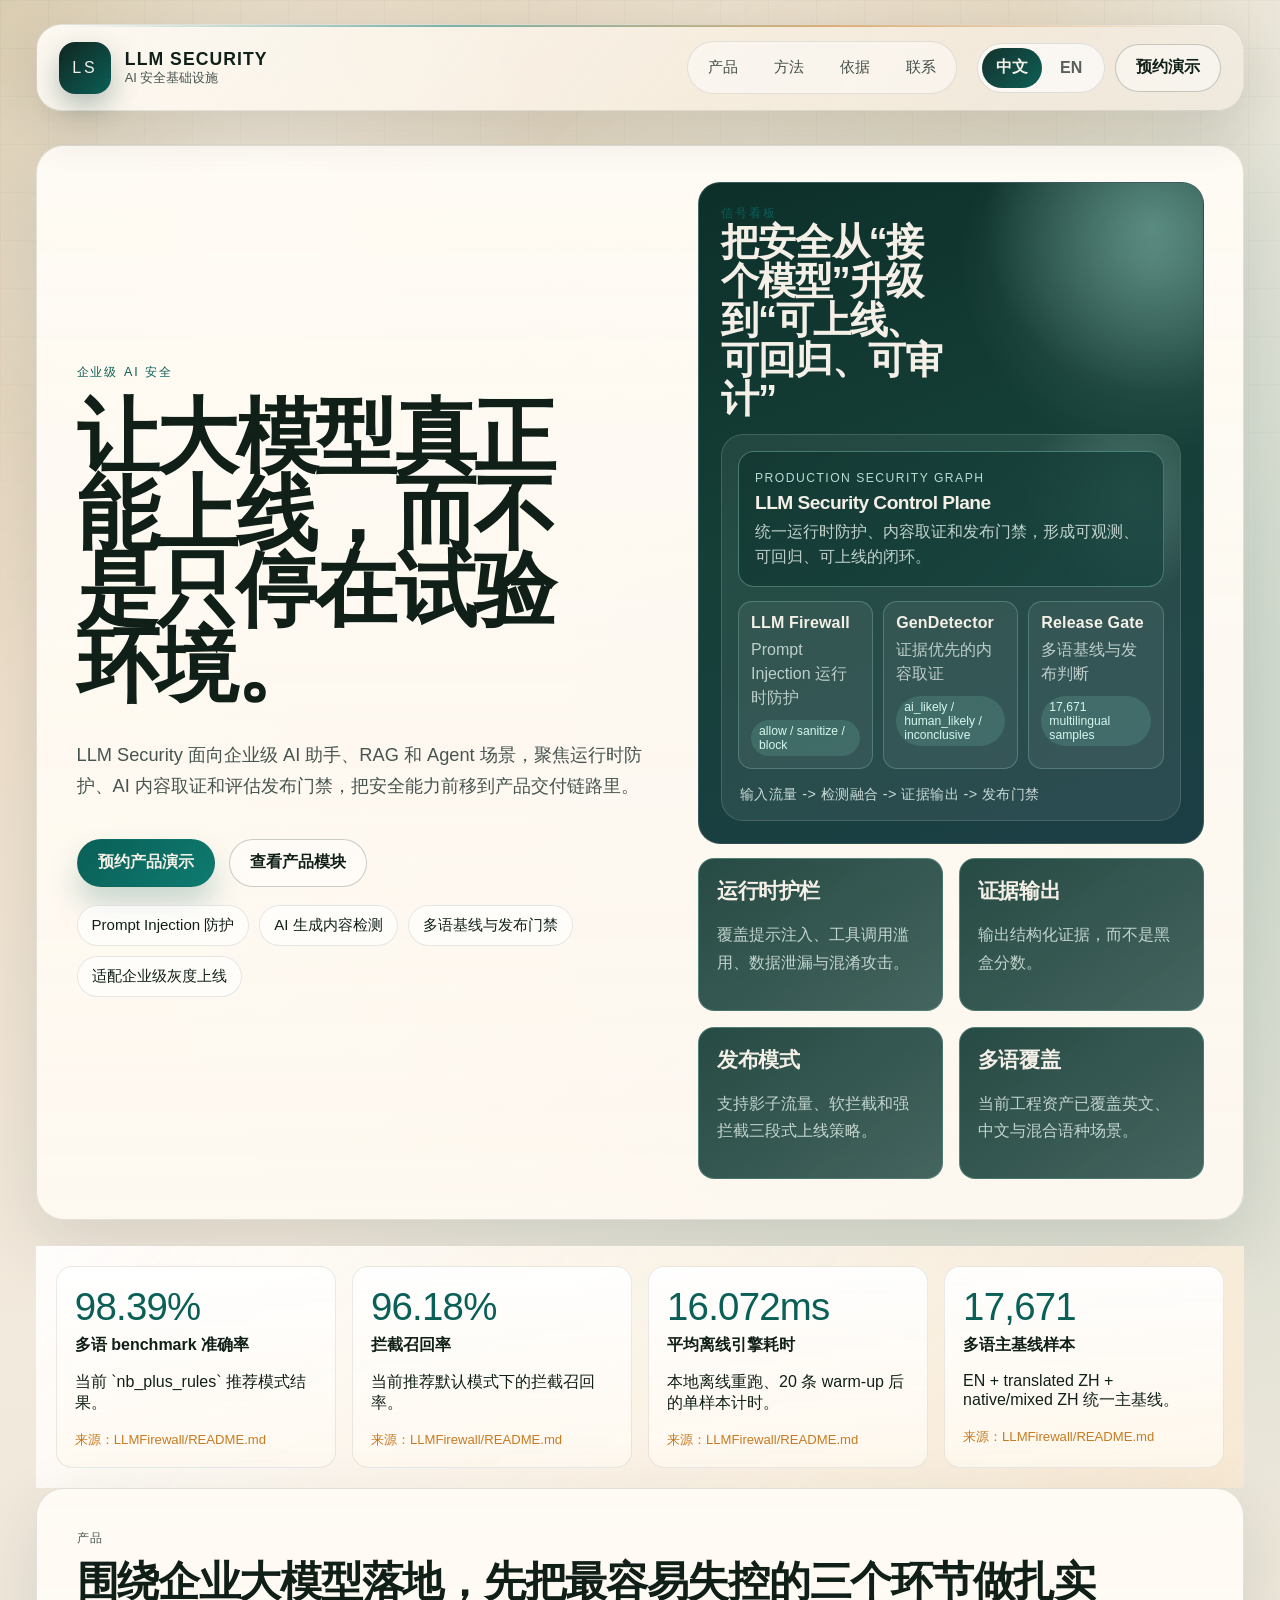
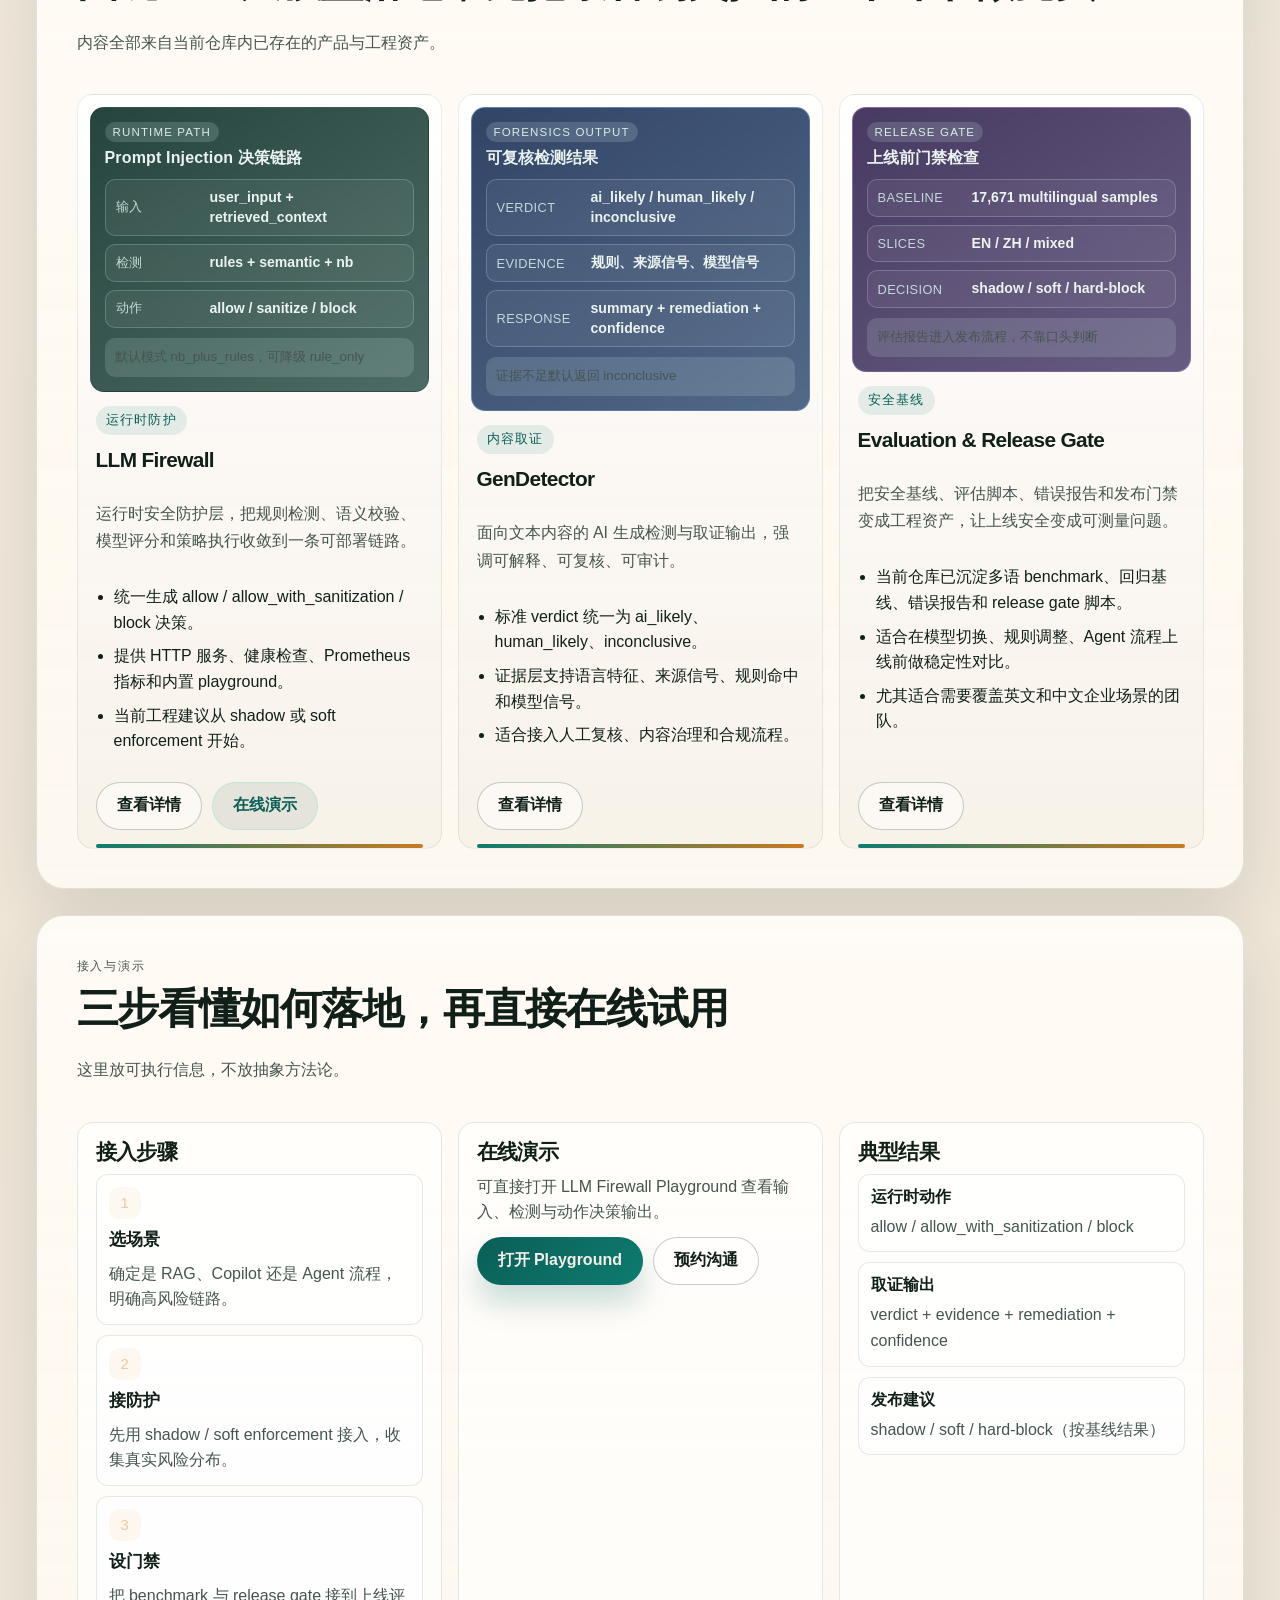
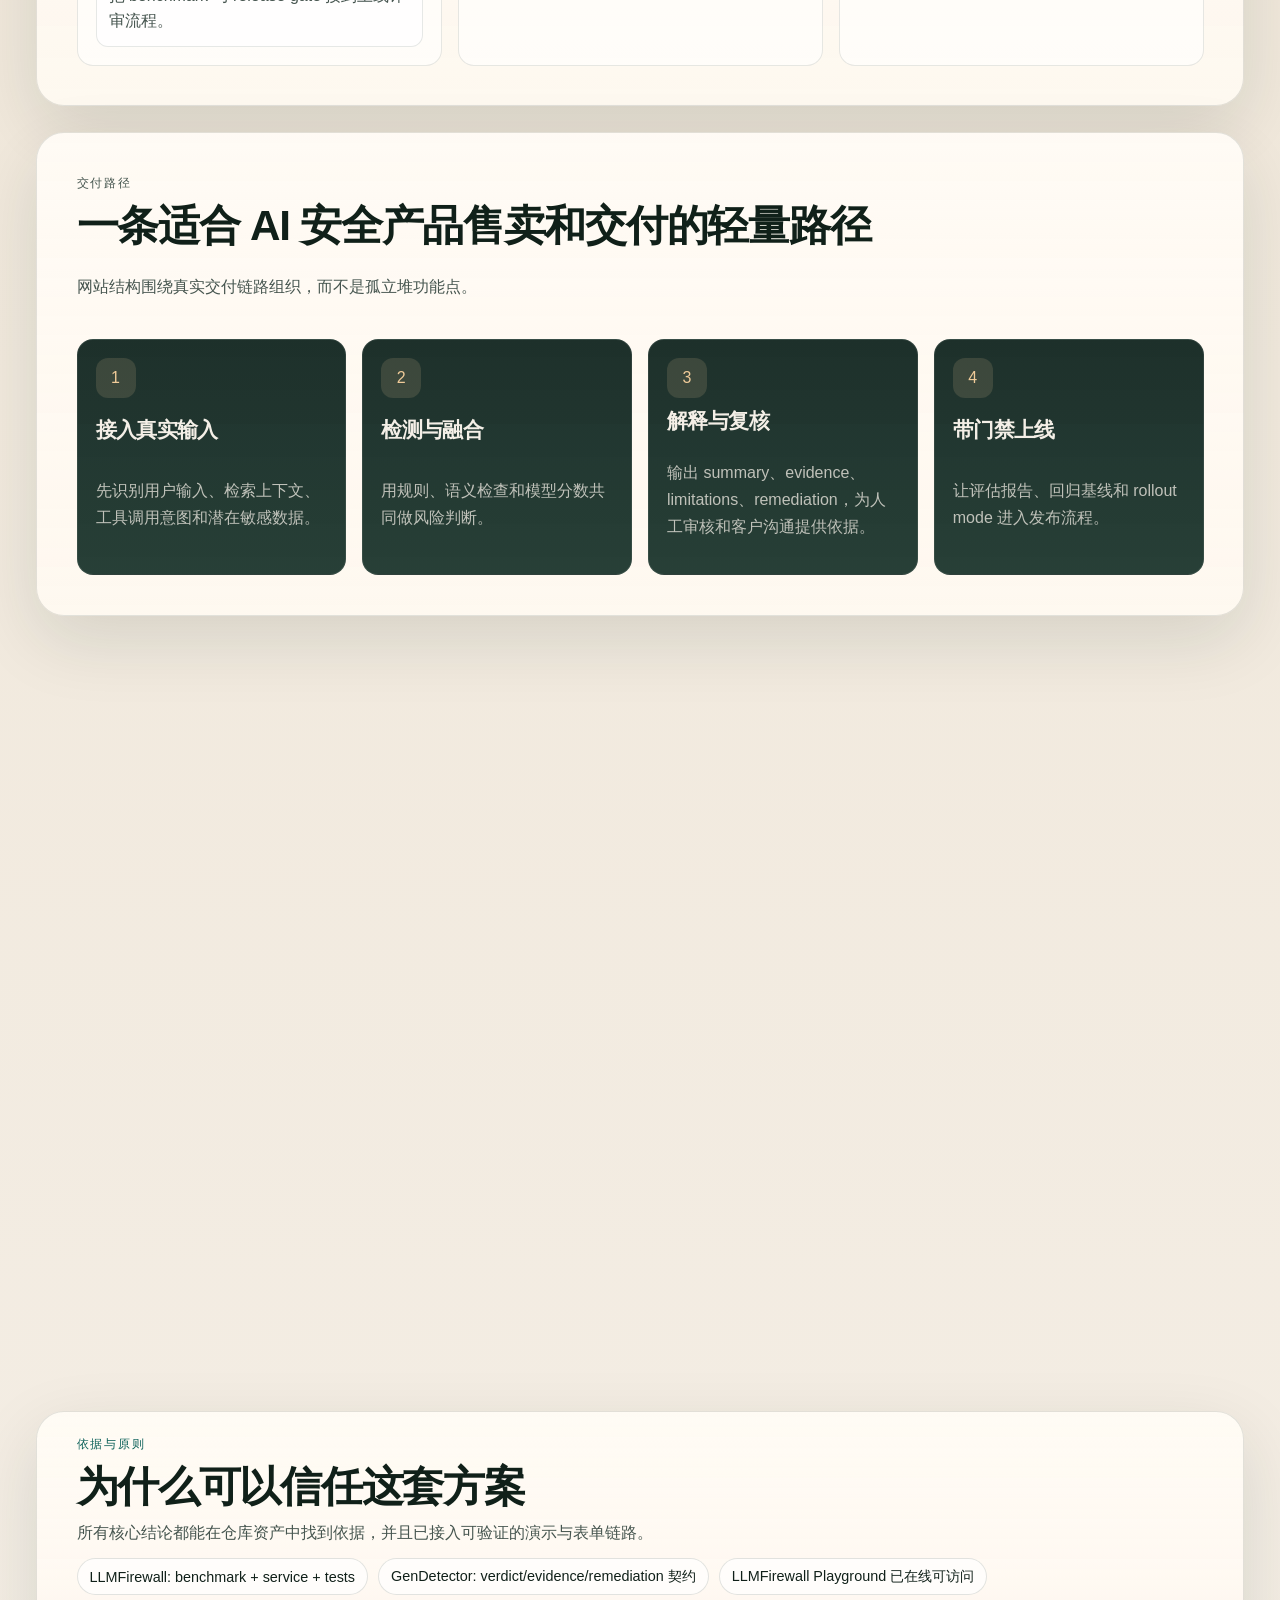
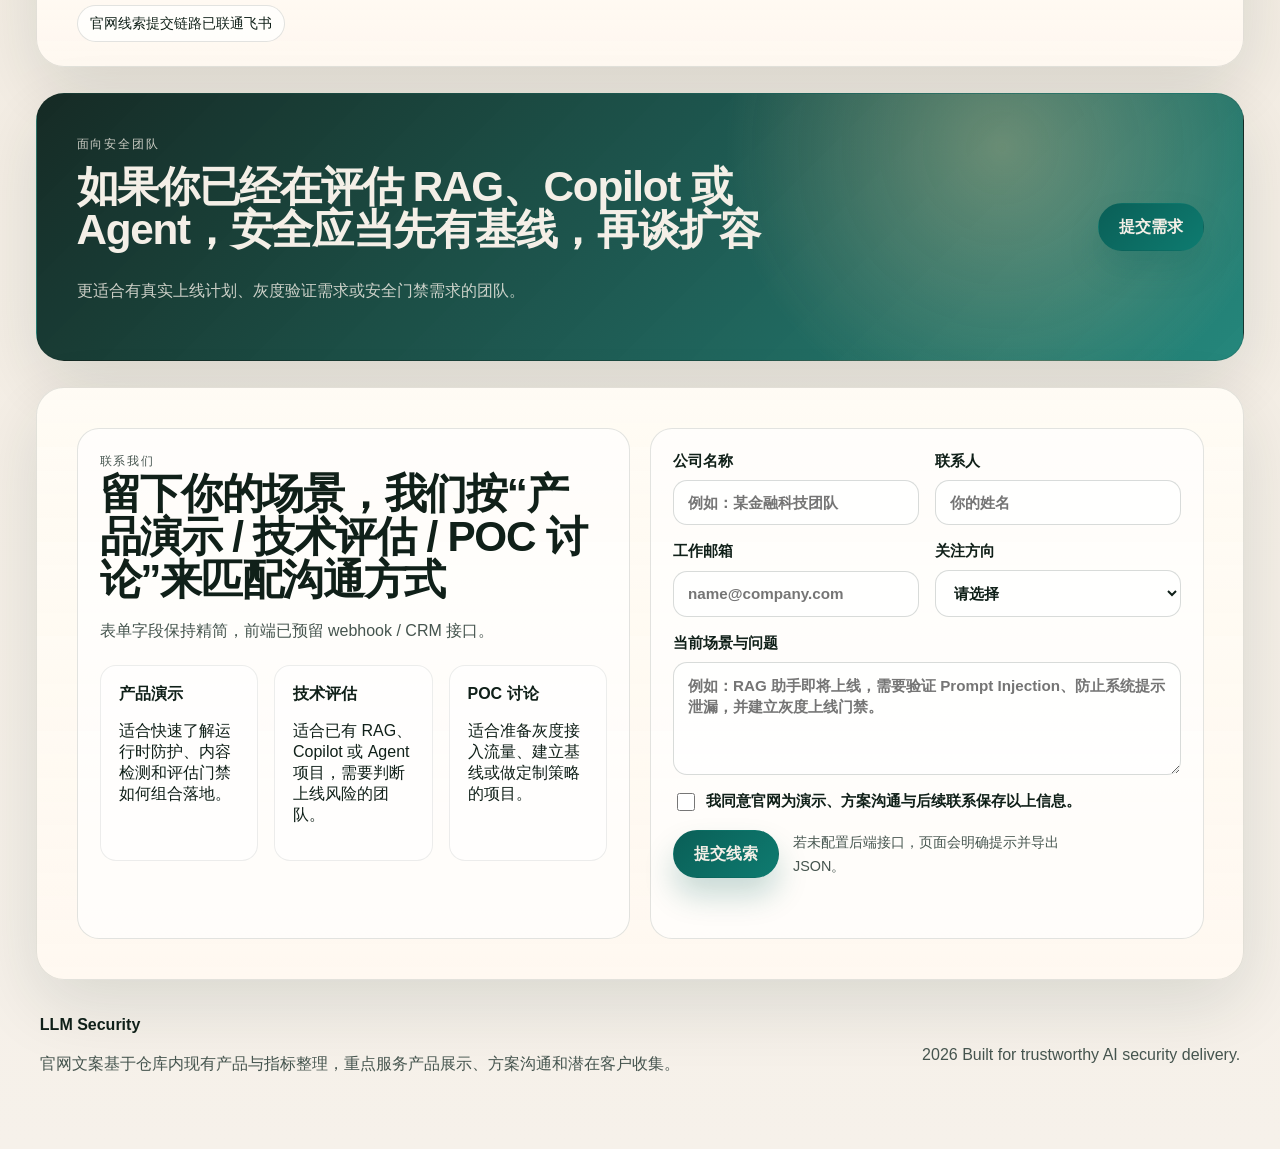
==== index.html @ 06f89fb1 "first commit" ====
<!DOCTYPE html>
<html lang="zh-CN">
  <head>
    <meta charset="UTF-8" />
    <meta name="viewport" content="width=device-width, initial-scale=1.0" />
    <title>LLM Security | 大模型安全官网</title>
    <meta
      name="description"
      content="面向企业大模型与智能体场景的安全官网，展示 Prompt Injection 防护、AI 内容检测与评估发布门禁能力，并提供潜在客户线索收集入口。"
    />
    <link rel="stylesheet" href="./styles.css" />
  </head>
  <body>
    <div class="page-shell">
      <div class="page-grid"></div>
      <header class="site-header">
        <a class="brand" href="#top">
          <span class="brand-mark">LS</span>
          <span class="brand-copy">
            <strong>LLM Security</strong>
            <small id="brand-subtitle"></small>
          </span>
        </a>

        <nav class="site-nav" aria-label="Primary navigation">
          <a id="nav-products" href="#products"></a>
          <a id="nav-workflow" href="#workflow"></a>
          <a id="nav-proof" href="#proof"></a>
          <a id="nav-contact" href="#contact"></a>
        </nav>

        <div class="header-actions">
          <div class="locale-switch" role="group" aria-label="Language switch">
            <button type="button" class="locale-button" data-locale="zh">中文</button>
            <button type="button" class="locale-button" data-locale="en">EN</button>
          </div>
          <a id="header-cta" class="button button-ghost header-cta" href="#contact"></a>
        </div>
      </header>

      <main id="top">
        <section class="hero section reveal">
          <div class="hero-copy">
            <p id="hero-eyebrow" class="eyebrow"></p>
            <h1 id="hero-title"></h1>
            <p id="hero-subtitle" class="hero-subtitle"></p>
            <div class="hero-actions">
              <a id="hero-primary" class="button button-solid" href="#contact"></a>
              <a id="hero-secondary" class="button button-ghost" href="#products"></a>
            </div>
            <ul id="hero-tags" class="hero-tags" aria-label="Core signals"></ul>
          </div>

          <aside class="hero-stage" aria-label="Architecture visual">
            <div class="hero-stage-shell">
              <div class="signal-board-head">
                <p id="signal-board-eyebrow" class="eyebrow"></p>
                <h2 id="signal-board-title"></h2>
              </div>
              <div class="hero-diagram" role="img" aria-label="Security architecture diagram">
                <div class="diagram-glow" aria-hidden="true"></div>
                <div class="diagram-core">
                  <span id="diagram-core-label" class="diagram-core-label"></span>
                  <h3 id="diagram-core-title"></h3>
                  <p id="diagram-core-detail"></p>
                </div>
                <div id="diagram-modules" class="diagram-module-grid"></div>
                <p id="diagram-flow" class="diagram-flow"></p>
              </div>
            </div>
            <div id="hero-signals" class="signal-grid"></div>
          </aside>
        </section>

        <section class="metrics-strip reveal" aria-label="Key metrics">
          <div id="metrics-strip" class="metrics-strip-grid"></div>
        </section>

        <section id="products" class="section reveal">
          <div class="section-heading">
            <p id="products-eyebrow" class="eyebrow"></p>
            <h2 id="products-title"></h2>
            <p id="products-description"></p>
          </div>
          <div id="products-grid" class="card-grid card-grid-large"></div>
        </section>

        <section id="quickstart" class="section quickstart-section reveal">
          <div class="section-heading">
            <p id="quickstart-eyebrow" class="eyebrow"></p>
            <h2 id="quickstart-title"></h2>
            <p id="quickstart-description"></p>
          </div>
          <div class="quickstart-layout">
            <div class="quickstart-block">
              <h3 id="quickstart-steps-title"></h3>
              <div id="quickstart-steps" class="quickstart-steps"></div>
            </div>
            <div class="quickstart-block">
              <h3 id="quickstart-demo-title"></h3>
              <p id="quickstart-demo-description"></p>
              <div class="quickstart-actions">
                <a id="quickstart-demo-button" class="button button-solid" href="#" target="_blank" rel="noopener noreferrer"></a>
                <a id="quickstart-contact-button" class="button button-ghost" href="#contact"></a>
              </div>
            </div>
            <div class="quickstart-block">
              <h3 id="quickstart-outcome-title"></h3>
              <div id="quickstart-outcomes" class="quickstart-outcomes"></div>
            </div>
          </div>
        </section>

        <section id="workflow" class="section workflow-section reveal">
          <div class="section-heading">
            <p id="workflow-eyebrow" class="eyebrow"></p>
            <h2 id="workflow-title"></h2>
            <p id="workflow-description"></p>
          </div>
          <div id="workflow-grid" class="workflow-grid"></div>
        </section>

        <section class="section scenario-section reveal">
          <div class="section-heading">
            <p id="scenarios-eyebrow" class="eyebrow"></p>
            <h2 id="scenarios-title"></h2>
            <p id="scenarios-description"></p>
          </div>
          <div id="scenarios-grid" class="card-grid"></div>
        </section>

        <section id="proof" class="section proof-section reveal">
          <div class="evidence-strip">
            <p id="proof-eyebrow" class="eyebrow"></p>
            <h2 id="proof-title"></h2>
            <p id="proof-summary" class="evidence-summary"></p>
            <div id="proof-badges" class="evidence-badges"></div>
          </div>
        </section>

        <section class="section cta-band reveal">
          <div class="cta-copy">
            <p id="cta-eyebrow" class="eyebrow"></p>
            <h2 id="cta-title"></h2>
            <p id="cta-description"></p>
          </div>
          <a id="cta-button" class="button button-solid" href="#contact"></a>
        </section>

        <section id="contact" class="section contact-section reveal">
          <div class="contact-copy">
            <p id="contact-eyebrow" class="eyebrow"></p>
            <h2 id="contact-title"></h2>
            <p id="contact-description"></p>
            <div id="engagement-grid" class="engagement-grid"></div>
          </div>

          <form id="lead-form" class="lead-form" novalidate>
            <label>
              <span id="label-company"></span>
              <input id="input-company" type="text" name="company" required />
            </label>
            <label>
              <span id="label-name"></span>
              <input id="input-name" type="text" name="name" required />
            </label>
            <label>
              <span id="label-email"></span>
              <input id="input-email" type="email" name="email" required />
            </label>
            <label>
              <span id="label-interest"></span>
              <select id="select-interest" name="interest" required>
                <option id="option-interest-placeholder" value=""></option>
                <option id="option-llm-firewall" value="llm-firewall"></option>
                <option id="option-gendetector" value="gendetector"></option>
                <option id="option-evaluation-gate" value="evaluation-gate"></option>
                <option id="option-full-stack" value="full-stack"></option>
              </select>
            </label>
            <label class="full-width">
              <span id="label-message"></span>
              <textarea id="input-message" name="message" rows="5" required></textarea>
            </label>
            <label class="checkbox-row full-width">
              <input type="checkbox" name="consent" value="yes" required />
              <span id="label-consent"></span>
            </label>
            <div class="form-actions full-width">
              <button id="submit-button" type="submit" class="button button-solid"></button>
              <p id="form-hint" class="form-hint"></p>
            </div>
            <p id="form-status" class="form-status full-width" aria-live="polite"></p>
          </form>
        </section>
      </main>

      <footer class="site-footer">
        <div>
          <strong>LLM Security</strong>
          <p id="footer-note"></p>
        </div>
        <p id="footer-tagline"></p>
      </footer>
    </div>

    <script src="./content-zh.js"></script>
    <script src="./content-en.js"></script>
    <script src="./site-content.js"></script>
    <script src="./script.js"></script>
  </body>
</html>
---- styles.css ----
:root {
  --bg: #efe6d8;
  --bg-strong: #ddcfbc;
  --surface: rgba(255, 249, 240, 0.76);
  --surface-strong: #fff9f0;
  --surface-dark: #112620;
  --surface-dark-soft: #19362d;
  --text: #102019;
  --text-soft: #46554f;
  --text-inverse: #f4efe7;
  --line: rgba(16, 32, 25, 0.12);
  --line-strong: rgba(16, 32, 25, 0.22);
  --accent: #0e7b70;
  --accent-strong: #0a5f57;
  --signal: #c77b22;
  --signal-soft: #f0cb99;
  --success: #136c52;
  --danger: #8f2e2e;
  --shadow: 0 24px 70px rgba(17, 38, 32, 0.12);
  --radius-xl: 28px;
  --radius-lg: 22px;
  --radius-md: 16px;
  --radius-sm: 12px;
  --text-measure: 72ch;
}

* {
  box-sizing: border-box;
}

html {
  scroll-behavior: smooth;
}

body {
  margin: 0;
  min-height: 100vh;
  color: var(--text);
  font-family: "Segoe UI Variable Text", "PingFang SC", "Microsoft YaHei UI", sans-serif;
  background:
    radial-gradient(circle at top left, rgba(199, 123, 34, 0.22), transparent 22%),
    radial-gradient(circle at 85% 12%, rgba(14, 123, 112, 0.18), transparent 18%),
    linear-gradient(180deg, #f5ede2 0%, var(--bg) 45%, #f6f1ea 100%);
}

body::before {
  content: "";
  position: fixed;
  inset: 0;
  pointer-events: none;
  background:
    linear-gradient(rgba(16, 32, 25, 0.035) 1px, transparent 1px),
    linear-gradient(90deg, rgba(16, 32, 25, 0.035) 1px, transparent 1px);
  background-size: 48px 48px;
  mask-image: linear-gradient(180deg, rgba(0, 0, 0, 0.7), transparent 88%);
}

a {
  color: inherit;
  text-decoration: none;
}

button,
input,
textarea,
select {
  font: inherit;
}

.page-shell {
  position: relative;
  width: 100%;
  max-width: none;
  margin: 0 auto;
  padding: 24px clamp(18px, 2.8vw, 40px) 56px;
}

.page-grid {
  position: fixed;
  inset: 0;
  pointer-events: none;
  background:
    radial-gradient(circle at 20% 25%, rgba(255, 255, 255, 0.5), transparent 25%),
    radial-gradient(circle at 80% 0%, rgba(199, 123, 34, 0.09), transparent 22%),
    linear-gradient(140deg, rgba(14, 123, 112, 0.08), transparent 35%);
  z-index: -1;
}

.site-header {
  position: sticky;
  top: 16px;
  z-index: 10;
  display: grid;
  grid-template-columns: minmax(220px, 1fr) auto auto;
  align-items: center;
  gap: 20px;
  padding: 16px 22px;
  margin-bottom: 34px;
  border: 1px solid rgba(16, 32, 25, 0.1);
  border-radius: 26px;
  background:
    linear-gradient(125deg, rgba(255, 252, 246, 0.92) 0%, rgba(250, 241, 228, 0.78) 56%, rgba(243, 236, 225, 0.74) 100%);
  backdrop-filter: blur(14px);
  box-shadow:
    0 18px 50px rgba(16, 33, 27, 0.12),
    inset 0 1px 0 rgba(255, 255, 255, 0.52);
}

.site-header::before {
  content: "";
  position: absolute;
  left: 22px;
  right: 22px;
  top: 0;
  height: 2px;
  border-radius: 999px;
  background: linear-gradient(90deg, rgba(14, 123, 112, 0), rgba(14, 123, 112, 0.54), rgba(199, 123, 34, 0.56), rgba(14, 123, 112, 0));
  pointer-events: none;
}

.site-header.is-scrolled {
  box-shadow:
    0 22px 56px rgba(16, 33, 27, 0.18),
    inset 0 1px 0 rgba(255, 255, 255, 0.56);
  border-color: rgba(16, 32, 25, 0.16);
}

.brand {
  display: inline-flex;
  align-items: center;
  gap: 14px;
  min-width: 0;
}

.brand-mark {
  display: inline-flex;
  align-items: center;
  justify-content: center;
  width: 52px;
  height: 52px;
  border-radius: 16px;
  background: linear-gradient(135deg, var(--surface-dark) 0%, var(--accent-strong) 100%);
  color: var(--text-inverse);
  font-family: "Bahnschrift", "Segoe UI Variable Display", "PingFang SC", sans-serif;
  font-size: 1rem;
  letter-spacing: 0.18em;
  text-transform: uppercase;
  box-shadow: 0 12px 28px rgba(9, 53, 48, 0.3);
}

.brand-copy {
  display: grid;
  gap: 2px;
  line-height: 1.06;
}

.brand-copy strong,
.eyebrow,
h1,
h2,
h3,
.metric-value,
.product-tag,
.workflow-index {
  font-family: "Bahnschrift", "Segoe UI Variable Display", "PingFang SC", "Microsoft YaHei UI", sans-serif;
}

.brand-copy strong {
  font-size: 1.1rem;
  letter-spacing: 0.06em;
  text-transform: uppercase;
}

.brand-copy small {
  color: var(--text-soft);
  font-size: 0.8rem;
}

.site-nav {
  display: flex;
  align-items: center;
  gap: 8px;
  flex-wrap: wrap;
  justify-content: center;
  padding: 6px;
  border-radius: 999px;
  background: rgba(255, 255, 255, 0.45);
  border: 1px solid rgba(16, 32, 25, 0.1);
}

.site-nav a {
  color: rgba(16, 32, 25, 0.78);
  font-size: 0.94rem;
  padding: 10px 14px;
  border-radius: 999px;
  transition: background 180ms ease, color 180ms ease;
}

.site-nav a:hover,
.site-nav a:focus-visible {
  color: var(--text);
  background: rgba(255, 255, 255, 0.76);
}

.header-actions {
  display: flex;
  align-items: center;
  gap: 10px;
  justify-self: end;
}

.locale-switch {
  display: inline-flex;
  align-items: center;
  padding: 4px;
  border: 1px solid rgba(16, 32, 25, 0.12);
  border-radius: 999px;
  background: rgba(255, 255, 255, 0.66);
}

.locale-button {
  min-width: 58px;
  min-height: 40px;
  padding: 0 14px;
  border: 0;
  border-radius: 999px;
  background: transparent;
  color: rgba(16, 32, 25, 0.7);
  font-weight: 600;
  cursor: pointer;
  transition: background 180ms ease, color 180ms ease;
}

.locale-button.is-active {
  background: linear-gradient(135deg, #14322d 0%, #0e5f56 100%);
  color: var(--text-inverse);
}

.header-cta {
  white-space: nowrap;
  background: rgba(255, 255, 255, 0.72);
}

.section {
  margin-bottom: 26px;
  padding: clamp(26px, 3.1vw, 44px);
  border: 1px solid var(--line);
  border-radius: var(--radius-xl);
  background:
    linear-gradient(180deg, rgba(255, 252, 246, 0.82), rgba(255, 249, 241, 0.72)),
    var(--surface);
  box-shadow: var(--shadow);
  overflow: hidden;
}

.hero {
  display: grid;
  grid-template-columns: minmax(0, 1.08fr) minmax(480px, 0.92fr);
  gap: clamp(22px, 2.2vw, 36px);
  align-items: stretch;
  padding-top: 36px;
  min-height: min(76vh, 840px);
}

.hero-copy {
  display: flex;
  flex-direction: column;
  justify-content: center;
  gap: 18px;
}

.eyebrow {
  margin: 0;
  color: var(--accent-strong);
  letter-spacing: 0.16em;
  text-transform: uppercase;
  font-size: 0.78rem;
}

h1,
h2,
h3 {
  margin: 0;
  line-height: 1.02;
  letter-spacing: -0.03em;
}

h1 {
  max-width: 11ch;
  font-size: clamp(2.8rem, 6.4vw, 6.2rem);
  line-height: 0.93;
}

h2 {
  font-size: clamp(1.8rem, 3.3vw, 3rem);
}

h3 {
  font-size: 1.3rem;
}

h4 {
  margin: 0;
  font-size: 1.05rem;
  line-height: 1.3;
}

.hero-subtitle,
.section-heading p,
.contact-copy > p,
.cta-copy p,
.proof-list,
.card p,
.workflow-card p,
.form-hint,
.site-footer p,
.signal-card p {
  color: var(--text-soft);
  line-height: 1.7;
}

.hero-subtitle {
  max-width: 56ch;
  font-size: 1.14rem;
}

.section-heading p,
.contact-copy > p,
.cta-copy p {
  max-width: var(--text-measure);
}

.hero-actions,
.form-actions {
  display: flex;
  align-items: center;
  gap: 14px;
  flex-wrap: wrap;
}

.button {
  display: inline-flex;
  align-items: center;
  justify-content: center;
  min-height: 48px;
  padding: 0 20px;
  border-radius: 999px;
  border: 1px solid transparent;
  font-weight: 600;
  transition: transform 180ms ease, box-shadow 180ms ease, border-color 180ms ease, background 180ms ease;
}

.button:hover,
.button:focus-visible {
  transform: translateY(-1px);
}

.button-solid {
  background: linear-gradient(135deg, var(--accent-strong) 0%, var(--accent) 100%);
  color: var(--text-inverse);
  box-shadow: 0 18px 30px rgba(10, 95, 87, 0.22);
}

.button-ghost {
  border-color: var(--line-strong);
  background: rgba(255, 255, 255, 0.46);
}

.button-outline {
  border-color: rgba(139, 231, 210, 0.42);
  background: rgba(13, 58, 53, 0.08);
  color: var(--accent-strong);
}

.hero-tags {
  display: flex;
  flex-wrap: wrap;
  gap: 10px;
  margin: 0;
  padding: 0;
  list-style: none;
}

.hero-tags li {
  padding: 10px 14px;
  border: 1px solid rgba(16, 32, 25, 0.1);
  border-radius: 999px;
  background: rgba(255, 255, 255, 0.68);
  color: var(--text);
  font-size: 0.94rem;
}

.hero-stage {
  display: grid;
  gap: 14px;
}

.hero-stage-shell {
  position: relative;
  display: flex;
  flex-direction: column;
  gap: 16px;
  padding: 22px;
  border-radius: calc(var(--radius-xl) - 6px);
  background:
    radial-gradient(circle at 90% 12%, rgba(222, 255, 244, 0.18), transparent 26%),
    linear-gradient(160deg, #0d2f2a 0%, #153f37 46%, #1c3f46 100%);
  color: var(--text-inverse);
  border: 1px solid rgba(255, 255, 255, 0.14);
  overflow: hidden;
}

.hero-stage-shell::after {
  content: "";
  position: absolute;
  width: 340px;
  height: 340px;
  right: -120px;
  top: -128px;
  border-radius: 50%;
  background: radial-gradient(circle, rgba(173, 244, 226, 0.34), transparent 70%);
  pointer-events: none;
}

.signal-board-head h2 {
  max-width: 11ch;
  font-size: clamp(1.7rem, 3.4vw, 2.4rem);
}

.hero-diagram {
  position: relative;
  display: grid;
  gap: 14px;
  padding: 16px;
  border: 1px solid rgba(255, 255, 255, 0.14);
  border-radius: 22px;
  background: rgba(255, 255, 255, 0.07);
  overflow: hidden;
}

.diagram-glow {
  position: absolute;
  right: -58px;
  top: -52px;
  width: 220px;
  height: 220px;
  border-radius: 50%;
  background: radial-gradient(circle, rgba(199, 250, 235, 0.22), transparent 66%);
}

.diagram-core {
  position: relative;
  z-index: 1;
  padding: 16px;
  border-radius: 16px;
  border: 1px solid rgba(187, 255, 235, 0.3);
  background: linear-gradient(140deg, rgba(19, 56, 50, 0.92), rgba(23, 68, 63, 0.75));
}

.diagram-core-label {
  display: inline-flex;
  margin-bottom: 8px;
  font-size: 0.76rem;
  letter-spacing: 0.12em;
  text-transform: uppercase;
  color: rgba(220, 255, 246, 0.82);
}

.diagram-core h3 {
  font-size: 1.2rem;
}

.diagram-core p {
  margin: 8px 0 0;
  color: rgba(236, 248, 243, 0.8);
  line-height: 1.56;
}

.diagram-module-grid {
  position: relative;
  z-index: 1;
  display: grid;
  grid-template-columns: repeat(3, minmax(0, 1fr));
  gap: 10px;
}

.diagram-module {
  min-height: 132px;
  border-radius: 14px;
  border: 1px solid rgba(186, 255, 234, 0.22);
  background: rgba(255, 255, 255, 0.06);
  padding: 12px;
  animation: moduleFloat 6s ease-in-out infinite;
}

.diagram-module:nth-child(2) {
  animation-delay: 0.8s;
}

.diagram-module:nth-child(3) {
  animation-delay: 1.6s;
}

.diagram-module strong {
  display: block;
  margin-bottom: 6px;
  font-size: 1rem;
  letter-spacing: 0.01em;
}

.diagram-module p {
  margin: 0;
  color: rgba(232, 245, 240, 0.76);
  line-height: 1.5;
}

.diagram-module span {
  display: inline-flex;
  margin-top: 10px;
  padding: 4px 8px;
  border-radius: 999px;
  font-size: 0.76rem;
  color: rgba(222, 255, 247, 0.94);
  background: rgba(137, 231, 210, 0.15);
}

.diagram-flow {
  position: relative;
  z-index: 1;
  margin: 2px 2px 0;
  color: rgba(232, 246, 241, 0.84);
  font-size: 0.9rem;
  letter-spacing: 0.03em;
}

.signal-grid,
.metrics-strip-grid,
.card-grid,
.workflow-grid,
.engagement-grid {
  display: grid;
  gap: 16px;
}

.signal-grid {
  grid-template-columns: repeat(2, minmax(0, 1fr));
}

.signal-card,
.metric-card,
.card,
.workflow-card,
.engagement-card {
  position: relative;
  padding: 18px;
  border-radius: var(--radius-md);
  border: 1px solid rgba(16, 32, 25, 0.08);
  background: rgba(255, 255, 255, 0.62);
}

.metric-card:hover,
.card:hover,
.engagement-card:hover {
  transform: translateY(-3px);
  box-shadow: 0 18px 36px rgba(17, 38, 32, 0.14);
}

.signal-card {
  background: linear-gradient(145deg, rgba(20, 60, 53, 0.92), rgba(22, 63, 58, 0.8));
  border-color: rgba(182, 255, 234, 0.22);
  color: var(--text-inverse);
}

.signal-card p {
  color: rgba(235, 247, 241, 0.78);
}

.signal-card strong,
.metric-value {
  display: block;
  margin-bottom: 6px;
  font-size: 1.3rem;
  letter-spacing: -0.02em;
}

.metrics-strip {
  padding: 20px;
  background:
    linear-gradient(135deg, rgba(255, 255, 255, 0.82), rgba(240, 203, 153, 0.28)),
    rgba(255, 249, 240, 0.76);
}

.metrics-strip-grid {
  grid-template-columns: repeat(4, minmax(0, 1fr));
}

.metric-card {
  min-height: 170px;
  border-color: rgba(16, 32, 25, 0.09);
  background:
    linear-gradient(180deg, rgba(255, 255, 255, 0.92), rgba(255, 249, 240, 0.82));
}

.metric-value {
  color: var(--accent-strong);
  font-size: clamp(1.8rem, 3vw, 2.6rem);
}

.metric-label {
  margin: 0 0 8px;
  font-size: 1rem;
  font-weight: 700;
}

.metric-source {
  color: var(--signal);
  font-size: 0.82rem;
}

.section-heading {
  display: grid;
  gap: 10px;
  margin-bottom: 22px;
}

.card-grid {
  grid-template-columns: repeat(3, minmax(320px, 1fr));
}

.card-grid-large .card {
  min-height: 100%;
}

.card {
  display: flex;
  flex-direction: column;
  gap: 14px;
  min-height: 240px;
  background:
    linear-gradient(180deg, rgba(255, 255, 255, 0.96), rgba(247, 241, 232, 0.92));
}

.product-preview {
  margin: -6px -6px 0;
  display: grid;
  gap: 10px;
  padding: 14px;
  border-radius: 14px;
  border: 1px solid rgba(16, 32, 25, 0.16);
  background: linear-gradient(145deg, rgba(15, 48, 41, 0.9), rgba(21, 63, 55, 0.76));
  color: rgba(241, 250, 246, 0.96);
}

.product-preview.is-gendetector {
  background: linear-gradient(145deg, rgba(28, 48, 86, 0.9), rgba(33, 64, 104, 0.78));
  border-color: rgba(154, 201, 255, 0.35);
}

.product-preview.is-gate {
  background: linear-gradient(145deg, rgba(56, 41, 84, 0.92), rgba(65, 52, 99, 0.8));
  border-color: rgba(214, 179, 255, 0.3);
}

.product-preview-head {
  display: grid;
  gap: 6px;
}

.preview-label {
  display: inline-flex;
  width: fit-content;
  padding: 4px 8px;
  border-radius: 999px;
  background: rgba(223, 255, 247, 0.16);
  color: rgba(232, 250, 244, 0.9);
  font-size: 0.72rem;
  letter-spacing: 0.1em;
  text-transform: uppercase;
}

.product-preview-head strong {
  font-size: 1rem;
  letter-spacing: 0.01em;
}

.preview-rows {
  display: grid;
  gap: 8px;
}

.preview-row {
  display: grid;
  grid-template-columns: 84px 1fr;
  gap: 10px;
  align-items: center;
  padding: 8px 10px;
  border-radius: 10px;
  border: 1px solid rgba(231, 255, 248, 0.2);
  background: rgba(255, 255, 255, 0.06);
}

.preview-row span {
  color: rgba(218, 247, 239, 0.82);
  font-size: 0.8rem;
  letter-spacing: 0.03em;
  text-transform: uppercase;
}

.preview-row strong {
  font-size: 0.88rem;
  line-height: 1.4;
}

.preview-foot {
  margin: 0;
  padding: 8px 10px;
  border-radius: 10px;
  background: rgba(223, 255, 247, 0.14);
  color: rgba(236, 251, 246, 0.94);
  font-size: 0.84rem;
  line-height: 1.45;
}

.card::before {
  content: "";
  position: absolute;
  inset: auto 18px 0;
  height: 4px;
  border-radius: 999px;
  background: linear-gradient(90deg, var(--accent) 0%, var(--signal) 100%);
}

.product-tag {
  display: inline-flex;
  width: fit-content;
  padding: 6px 10px;
  border-radius: 999px;
  background: rgba(14, 123, 112, 0.1);
  color: var(--accent-strong);
  font-size: 0.8rem;
  letter-spacing: 0.1em;
  text-transform: uppercase;
}

.card-actions {
  margin-top: auto;
  padding-top: 6px;
  display: flex;
  align-items: center;
  gap: 10px;
  flex-wrap: wrap;
}

.product-link {
  min-width: 0;
}

.card-compact {
  min-height: 0;
}

.card ul,
.proof-list {
  margin: 0;
  padding-left: 18px;
}

.card li,
.proof-list li {
  margin-bottom: 8px;
  line-height: 1.6;
}

.workflow-grid {
  grid-template-columns: repeat(4, minmax(0, 1fr));
}

.workflow-card {
  display: grid;
  gap: 12px;
  min-height: 220px;
  background: linear-gradient(180deg, rgba(17, 38, 32, 0.95), rgba(21, 47, 39, 0.92));
  color: var(--text-inverse);
  border-color: rgba(255, 255, 255, 0.08);
}

.workflow-card p {
  color: rgba(244, 239, 231, 0.75);
}

.workflow-index {
  display: inline-flex;
  width: 40px;
  height: 40px;
  align-items: center;
  justify-content: center;
  border-radius: 12px;
  background: rgba(240, 203, 153, 0.14);
  color: var(--signal-soft);
  font-size: 1rem;
}

.quickstart-layout {
  display: grid;
  grid-template-columns: repeat(3, minmax(0, 1fr));
  gap: 16px;
}

.quickstart-block {
  display: grid;
  align-content: start;
  gap: 12px;
  padding: 18px;
  border-radius: var(--radius-md);
  border: 1px solid rgba(16, 32, 25, 0.1);
  background: rgba(255, 255, 255, 0.62);
}

.quickstart-steps,
.quickstart-outcomes {
  display: grid;
  gap: 10px;
}

.quickstart-step,
.quickstart-outcome {
  padding: 12px;
  border-radius: 12px;
  border: 1px solid rgba(16, 32, 25, 0.1);
  background: rgba(255, 255, 255, 0.78);
}

.quickstart-step {
  display: grid;
  gap: 10px;
}

.quickstart-step .workflow-index {
  width: 32px;
  height: 32px;
  border-radius: 10px;
  font-size: 0.92rem;
}

.quickstart-step p,
.quickstart-outcome p,
.quickstart-block > p {
  margin: 0;
  color: var(--text-soft);
  line-height: 1.6;
}

.quickstart-outcome strong {
  display: block;
  margin-bottom: 6px;
}

.quickstart-actions {
  display: flex;
  align-items: center;
  gap: 10px;
  flex-wrap: wrap;
}

.proof-layout,
.contact-section {
  display: grid;
  grid-template-columns: repeat(2, minmax(0, 1fr));
  gap: 20px;
}

.proof-panel,
.contact-copy,
.lead-form {
  padding: 22px;
  border: 1px solid var(--line);
  border-radius: var(--radius-lg);
  background: rgba(255, 255, 255, 0.62);
}

.proof-section {
  padding-top: 24px;
  padding-bottom: 24px;
}

.evidence-strip {
  display: grid;
  gap: 12px;
}

.evidence-summary {
  margin: 0;
  color: var(--text-soft);
  line-height: 1.65;
}

.evidence-badges {
  display: flex;
  flex-wrap: wrap;
  gap: 10px;
}

.evidence-badge {
  display: inline-flex;
  align-items: center;
  padding: 8px 12px;
  border-radius: 999px;
  border: 1px solid rgba(16, 32, 25, 0.12);
  background: rgba(255, 255, 255, 0.7);
  font-size: 0.9rem;
  color: var(--text);
}

.product-hero {
  display: grid;
  gap: 20px;
}

.product-hero-layout {
  display: grid;
  grid-template-columns: minmax(0, 1.25fr) minmax(320px, 0.75fr);
  gap: 20px;
  align-items: start;
}

.product-summary {
  display: grid;
  gap: 18px;
}

.product-summary h1 {
  max-width: 12ch;
  font-size: clamp(2.8rem, 5.5vw, 5.6rem);
}

.product-snapshot {
  align-self: stretch;
}

.back-link {
  display: inline-flex;
  width: fit-content;
  align-items: center;
  gap: 8px;
  color: var(--accent-strong);
  font-weight: 600;
}

.back-link::before {
  content: "<";
}

.not-found-panel {
  display: grid;
  gap: 16px;
  min-height: 340px;
  align-content: center;
}

.cta-band {
  display: flex;
  align-items: center;
  justify-content: space-between;
  gap: 20px;
  background:
    radial-gradient(circle at 80% 20%, rgba(240, 203, 153, 0.35), transparent 28%),
    linear-gradient(135deg, rgba(17, 38, 32, 0.98), rgba(14, 123, 112, 0.9));
  color: var(--text-inverse);
}

.cta-band .eyebrow,
.cta-band p {
  color: rgba(244, 239, 231, 0.82);
}

.cta-copy {
  display: grid;
  gap: 10px;
  max-width: 720px;
}

.engagement-grid {
  grid-template-columns: repeat(3, minmax(0, 1fr));
  margin-top: 20px;
}

.engagement-card {
  min-height: 180px;
}

.engagement-card strong {
  display: block;
  margin-bottom: 8px;
}

.lead-form {
  display: grid;
  grid-template-columns: repeat(2, minmax(0, 1fr));
  gap: 16px;
}

.lead-form label {
  display: grid;
  gap: 8px;
  color: var(--text);
  font-size: 0.95rem;
  font-weight: 600;
}

.lead-form input,
.lead-form textarea,
.lead-form select {
  width: 100%;
  border: 1px solid rgba(16, 32, 25, 0.16);
  border-radius: 14px;
  padding: 13px 14px;
  background: rgba(255, 255, 255, 0.88);
  color: var(--text);
  outline: none;
  transition: border-color 180ms ease, box-shadow 180ms ease;
}

.lead-form input:focus,
.lead-form textarea:focus,
.lead-form select:focus {
  border-color: rgba(14, 123, 112, 0.64);
  box-shadow: 0 0 0 4px rgba(14, 123, 112, 0.12);
}

.full-width {
  grid-column: 1 / -1;
}

.checkbox-row {
  grid-template-columns: auto 1fr;
  align-items: start;
  font-weight: 500;
}

.checkbox-row input {
  width: 18px;
  height: 18px;
  margin-top: 2px;
}

.form-hint {
  margin: 0;
  max-width: 34ch;
  font-size: 0.9rem;
}

.form-status {
  margin: 0;
  min-height: 1.4em;
  font-size: 0.94rem;
}

.form-status[data-state="success"] {
  color: var(--success);
}

.form-status[data-state="error"] {
  color: var(--danger);
}

.site-footer {
  display: flex;
  align-items: center;
  justify-content: space-between;
  gap: 16px;
  padding: 10px 4px 0;
}

.site-footer strong {
  display: block;
  margin-bottom: 6px;
}

.reveal {
  opacity: 0;
  transform: translateY(24px);
  transition: opacity 600ms ease, transform 600ms ease;
}

.reveal.is-visible {
  opacity: 1;
  transform: translateY(0);
}

.reveal.no-motion {
  transition: none;
}

@keyframes moduleFloat {
  0%,
  100% {
    transform: translateY(0);
  }
  50% {
    transform: translateY(-4px);
  }
}

@media (prefers-reduced-motion: reduce) {
  .reveal,
  .button,
  .diagram-module,
  .metric-card,
  .card,
  .engagement-card {
    transition: none !important;
    animation: none !important;
  }
}

@media (max-width: 1080px) {
  .hero,
  .product-hero-layout,
  .proof-layout,
  .contact-section {
    grid-template-columns: 1fr;
    min-height: auto;
  }

  .metrics-strip-grid,
  .workflow-grid,
  .engagement-grid {
    grid-template-columns: repeat(2, minmax(0, 1fr));
  }

  .quickstart-layout {
    grid-template-columns: repeat(2, minmax(0, 1fr));
  }

  .card-grid {
    grid-template-columns: repeat(2, minmax(0, 1fr));
  }

  .diagram-module-grid {
    grid-template-columns: repeat(2, minmax(0, 1fr));
  }

  .site-header {
    grid-template-columns: 1fr auto;
    border-radius: 24px;
  }

  .site-nav {
    display: none;
  }
}

@media (max-width: 720px) {
  .page-shell {
    padding: 16px 14px 34px;
  }

  .site-header,
  .section {
    padding-left: 18px;
    padding-right: 18px;
  }

  .site-header {
    grid-template-columns: 1fr;
    gap: 14px;
  }

  .brand {
    width: 100%;
  }

  .header-cta {
    display: none;
  }

  .header-actions {
    width: 100%;
    justify-content: flex-start;
  }

  .signal-grid,
  .metrics-strip-grid,
  .card-grid,
  .workflow-grid,
  .engagement-grid,
  .lead-form,
  .quickstart-layout,
  .diagram-module-grid {
    grid-template-columns: 1fr;
  }

  .cta-band,
  .site-footer {
    flex-direction: column;
    align-items: flex-start;
  }

  .signal-board-head h2,
  h1 {
    max-width: none;
  }

  .hero-diagram {
    padding: 14px;
  }

  .diagram-core,
  .diagram-module {
    padding: 12px;
  }
}
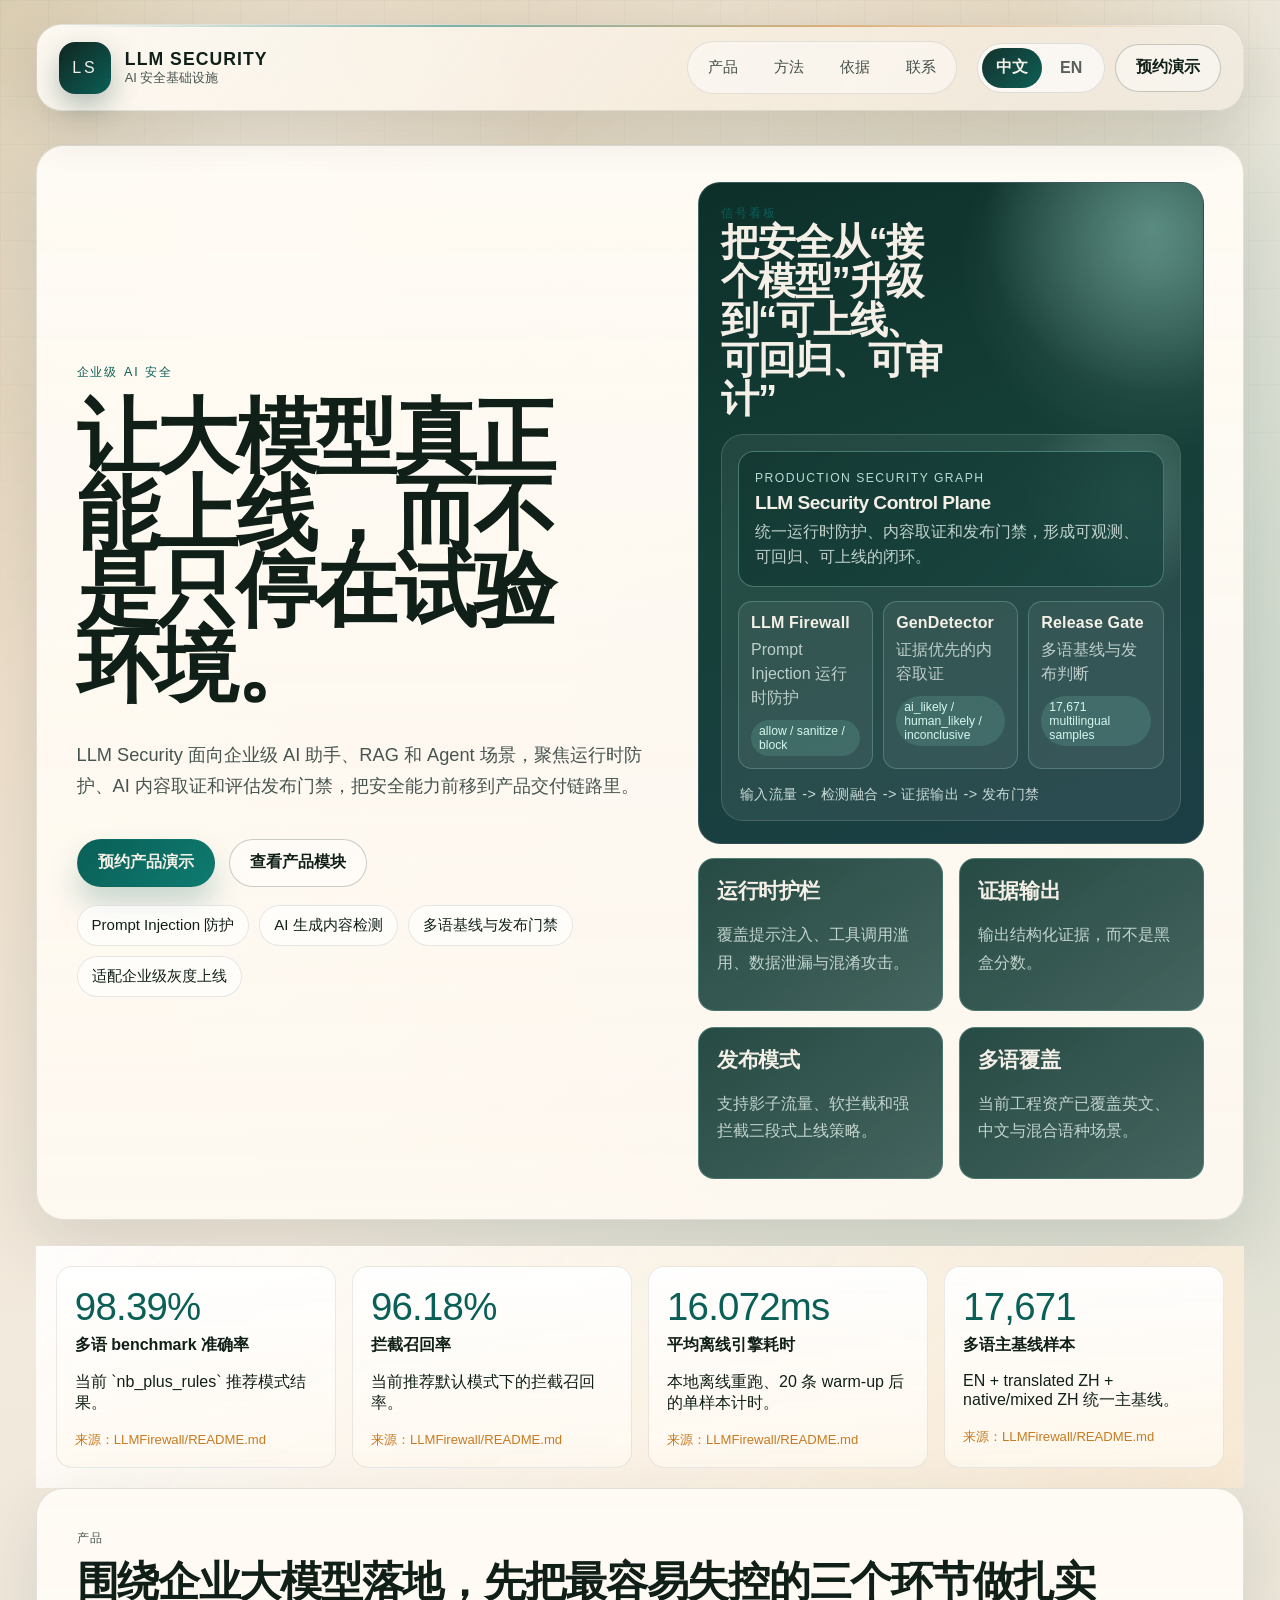
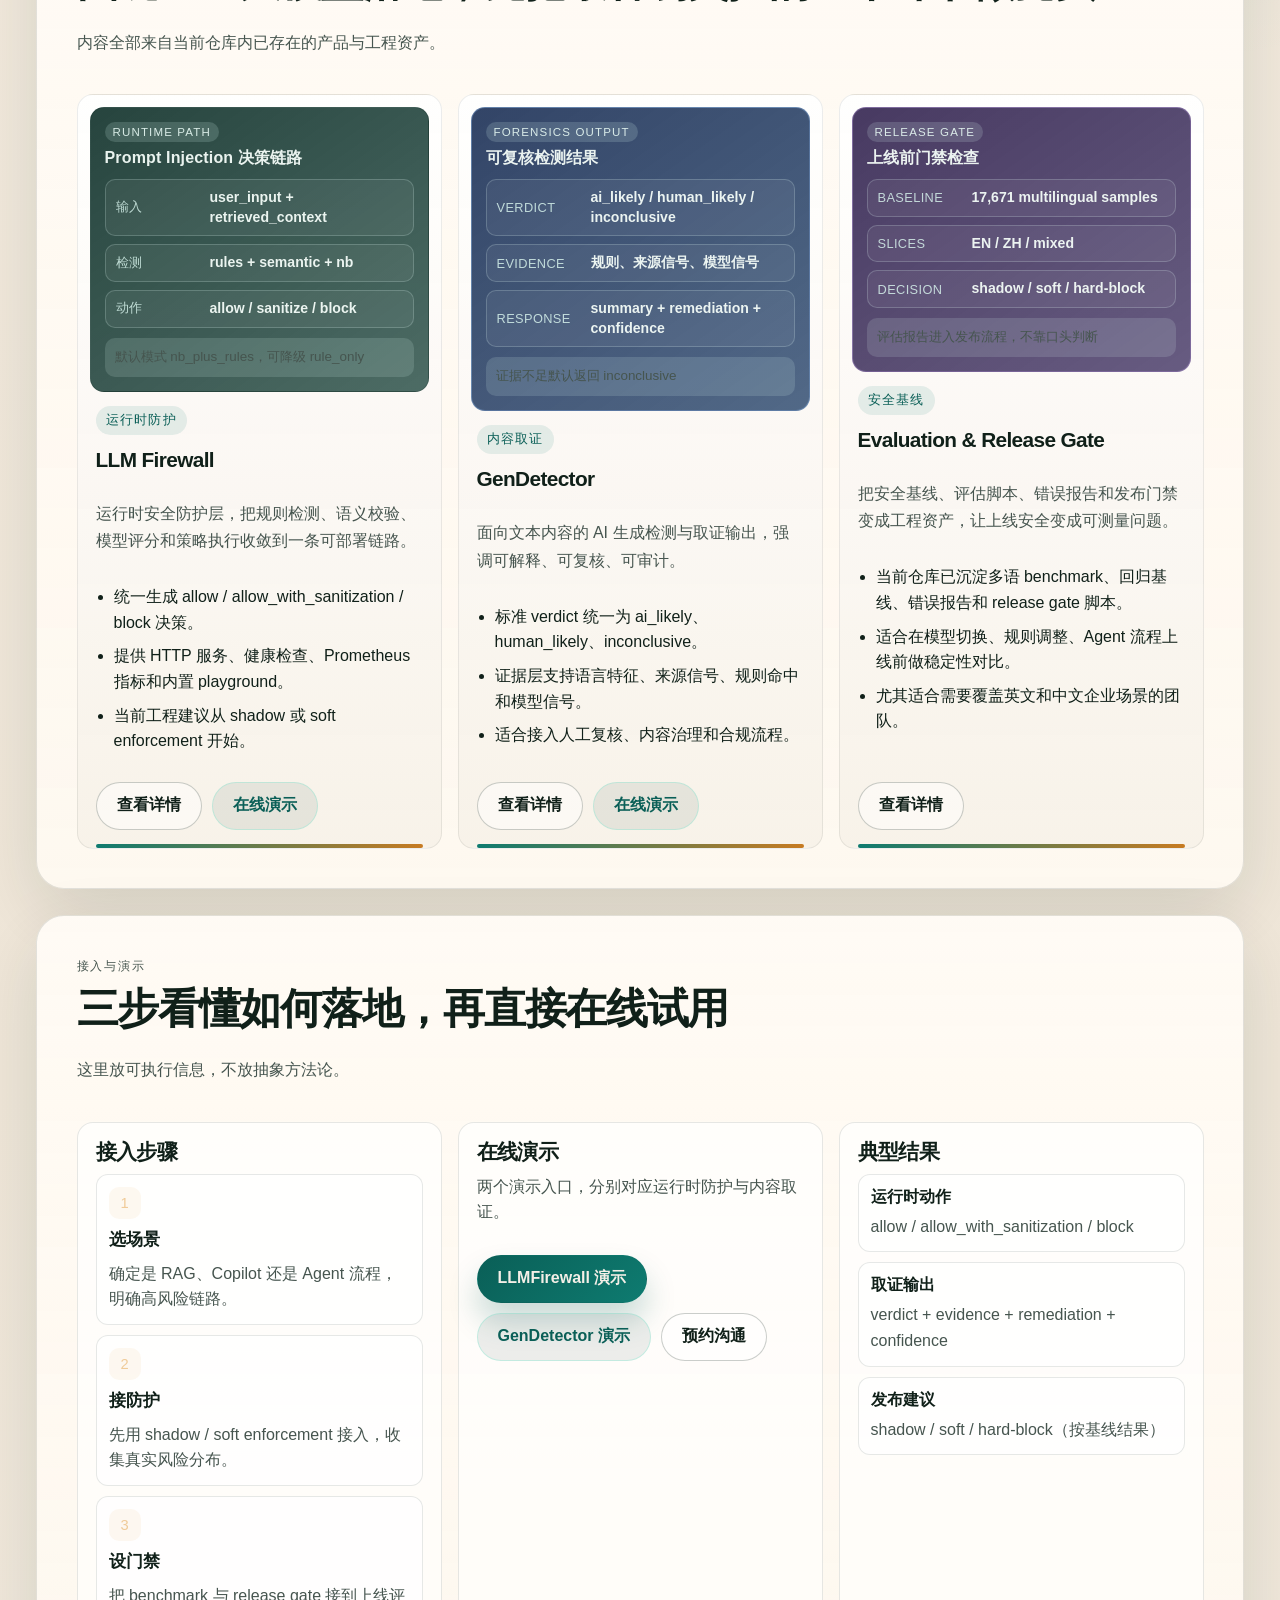
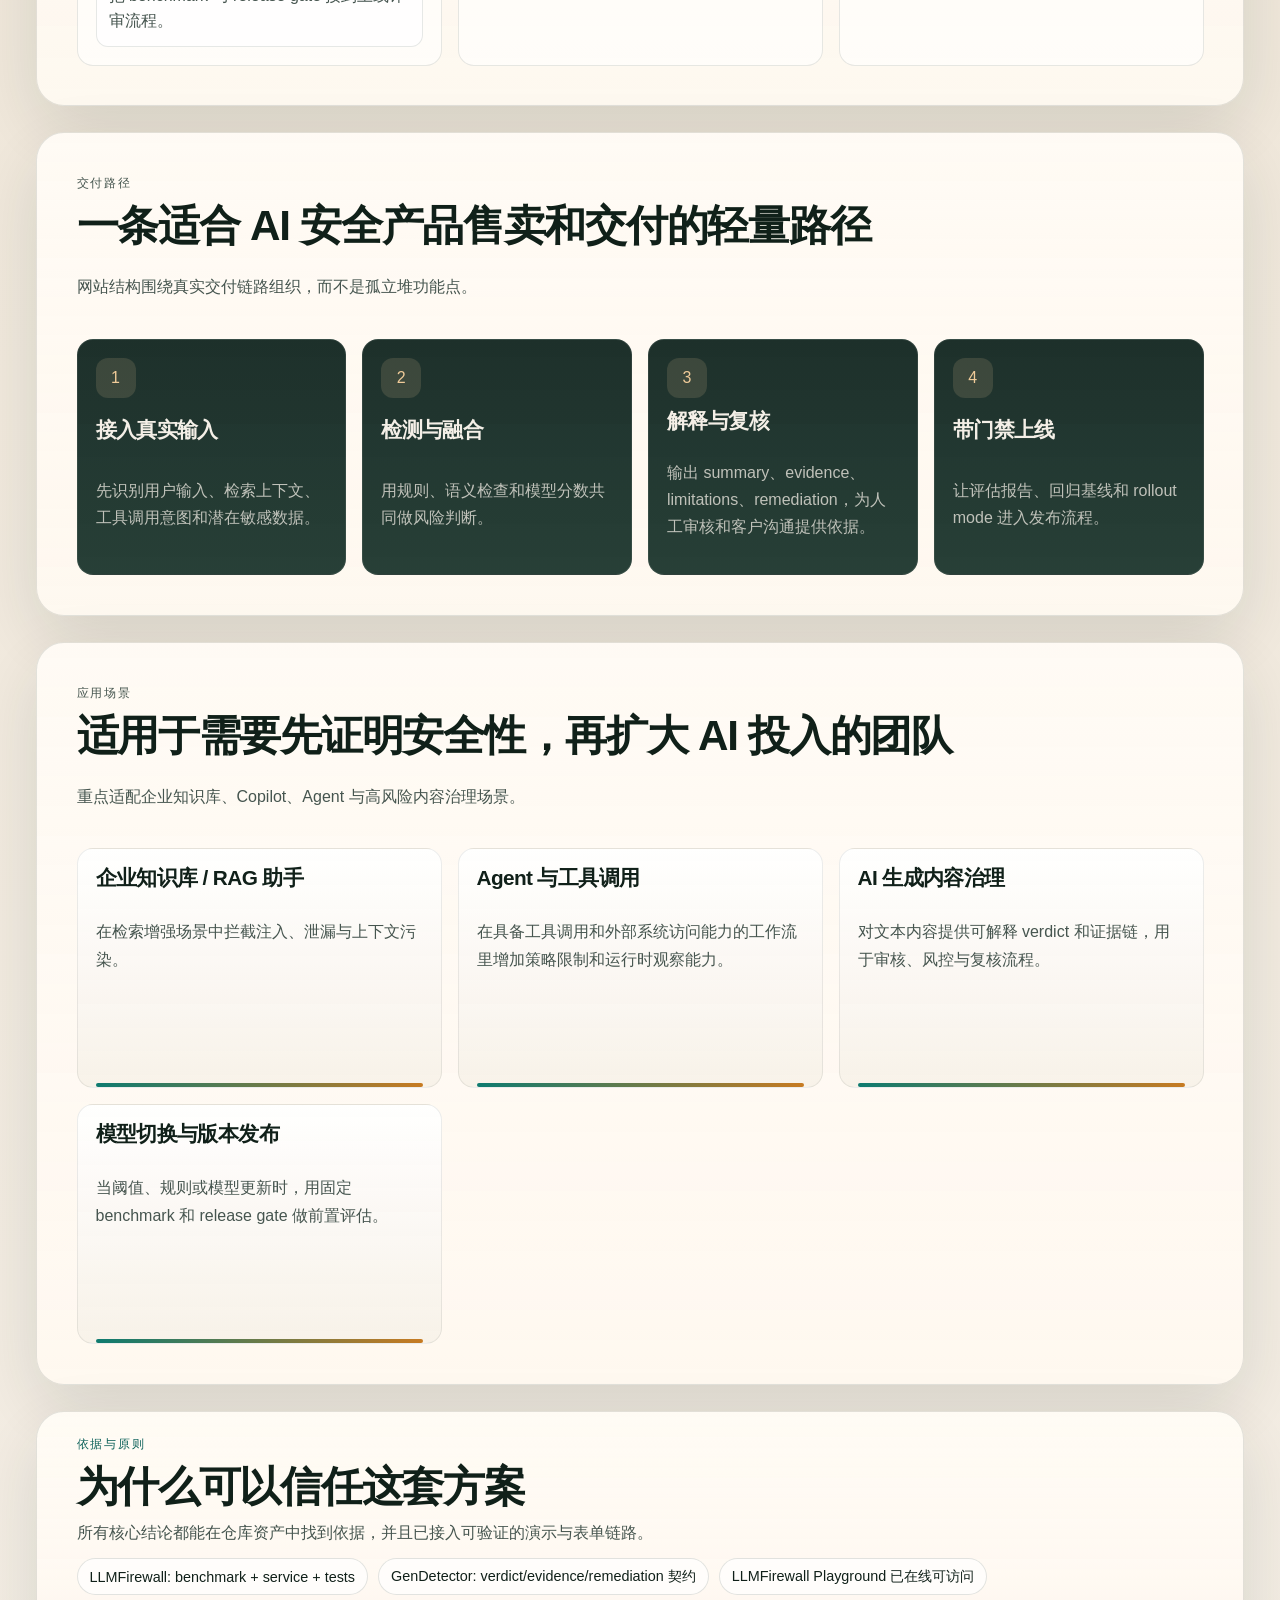
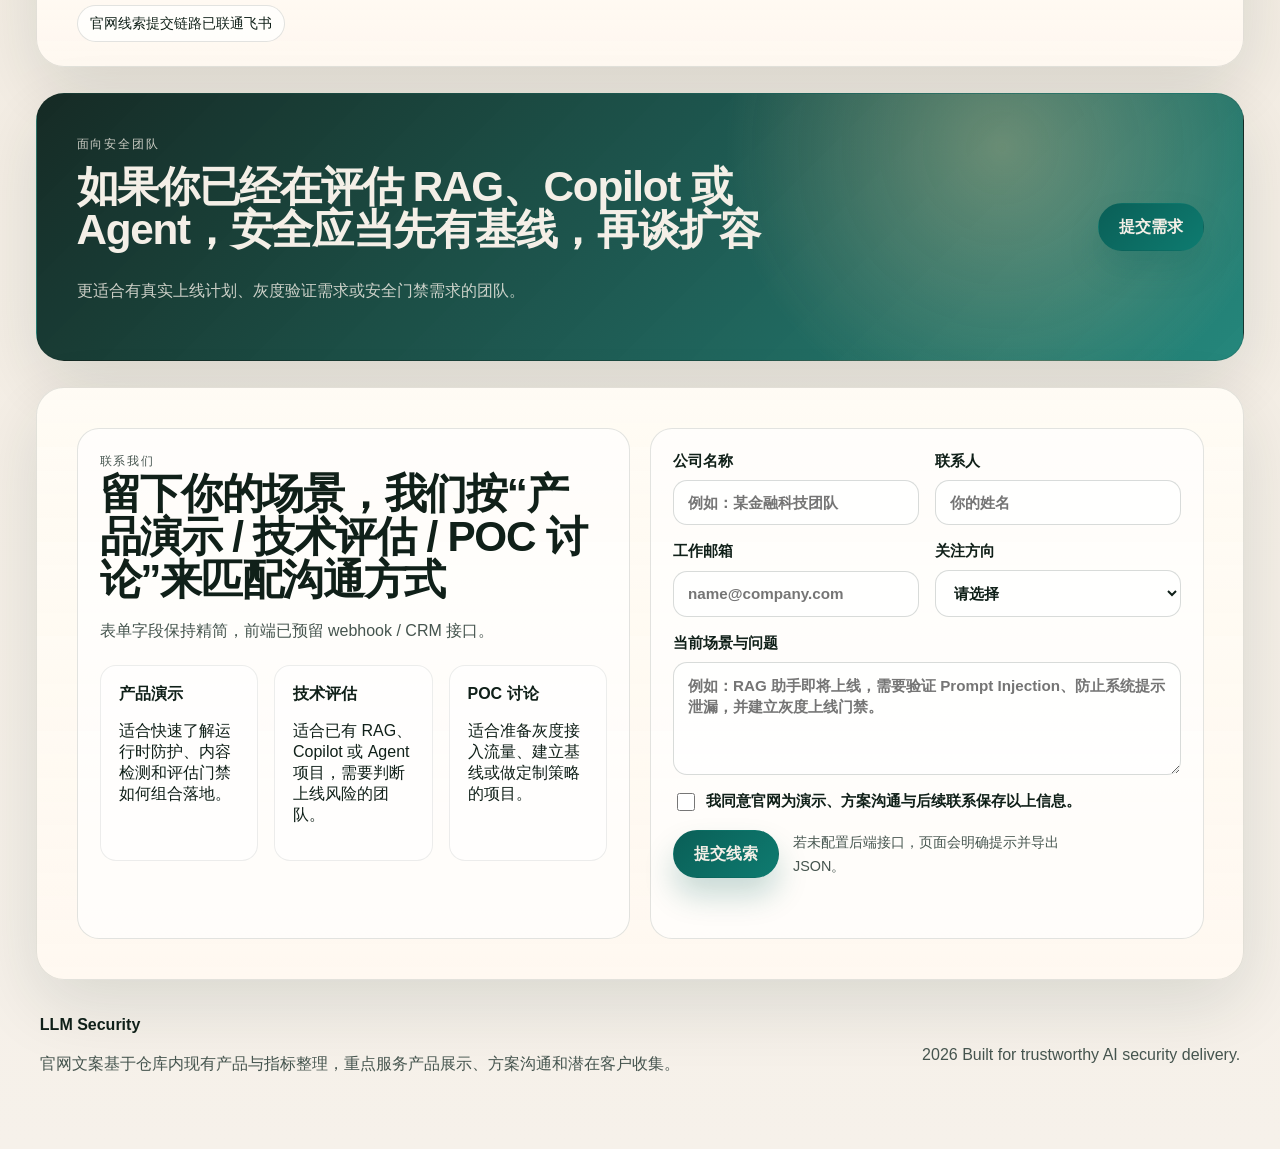
==== commit 74f4b0e9: "1" ====
--- a/index.html
+++ b/index.html
@@ -101,6 +101,7 @@
               <p id="quickstart-demo-description"></p>
               <div class="quickstart-actions">
                 <a id="quickstart-demo-button" class="button button-solid" href="#" target="_blank" rel="noopener noreferrer"></a>
+                <a id="quickstart-demo-secondary" class="button button-outline" href="#" target="_blank" rel="noopener noreferrer"></a>
                 <a id="quickstart-contact-button" class="button button-ghost" href="#contact"></a>
               </div>
             </div>
--- a/styles.css
+++ b/styles.css
@@ -860,6 +860,7 @@
   align-items: center;
   gap: 10px;
   flex-wrap: wrap;
+  margin-top: 18px;
 }
 
 .proof-layout,
